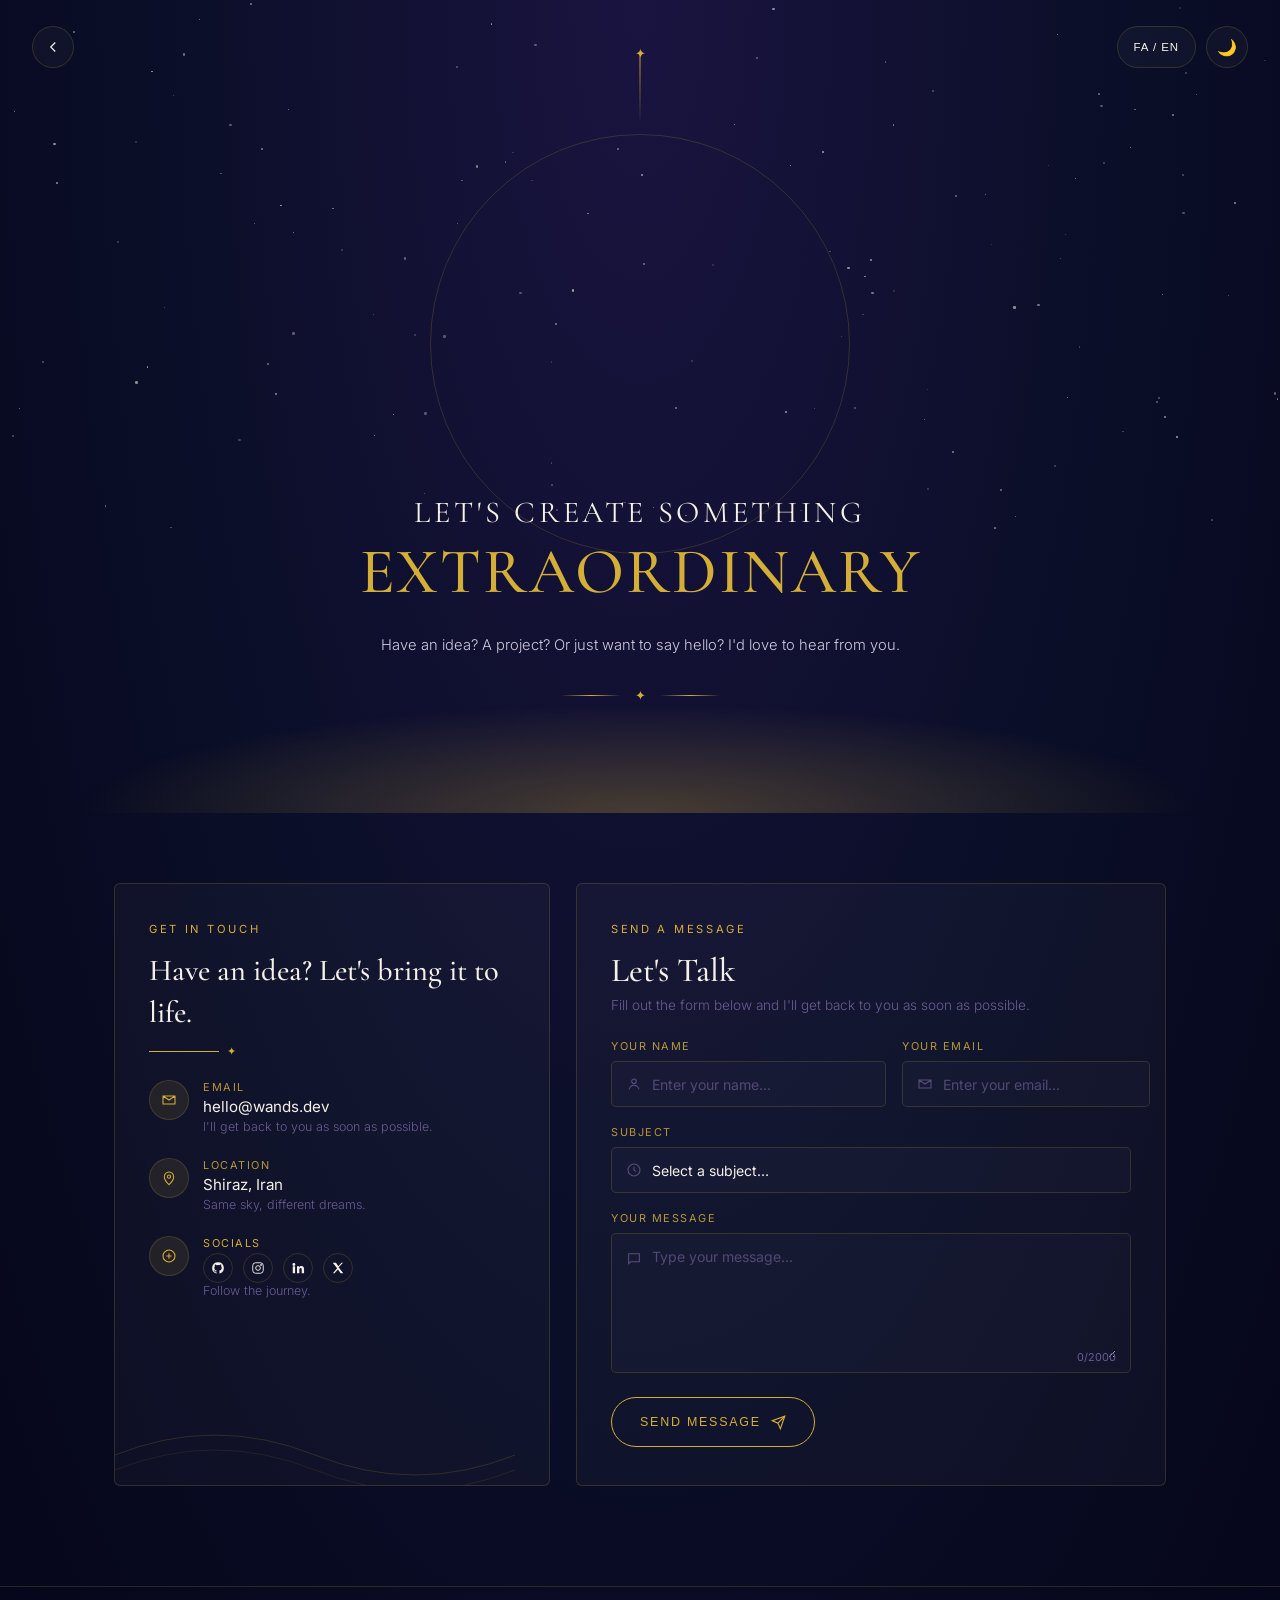
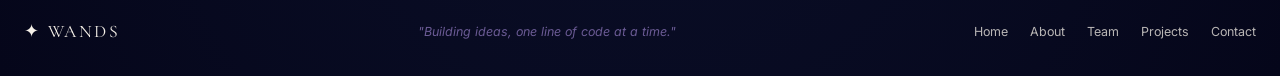
==== contact.html @ 1e22a44f "Update project" ====
<!DOCTYPE html>
<html lang="en">
<head>
<meta charset="UTF-8">
<meta name="viewport" content="width=device-width, initial-scale=1, viewport-fit=cover">
<title>WANDS — Contact</title>
<link rel="preconnect" href="https://fonts.googleapis.com">
<link rel="preconnect" href="https://fonts.gstatic.com" crossorigin>
<link href="https://fonts.googleapis.com/css2?family=Cormorant+Garamond:wght@400;500;600&family=Inter:wght@300;400;500&family=Vazirmatn:wght@300;400;500;600&display=swap" rel="stylesheet">
<link rel="stylesheet" href="/css/contact.css">
</head>
<body>

<div class="stars" id="stars"></div>
<div class="sweep" id="sweep"></div>
<div class="language-transition">
    <div class="language-loader">
      <p>WANDS</p>
    </div>
</div>

<div class="topbar">
  <a class="back-btn" href="index.html" title="Back to Home" aria-label="Back to Home">
    <svg width="18" height="18" viewBox="0 0 24 24" fill="none" stroke="currentColor" stroke-width="1.6"><path d="M15 6l-6 6 6 6"/></svg>
  </a>
  <div class="topbar-actions">
    <button class="lang-btn" id="langBtn">FA / EN</button>
    <button class="icon-btn" id="themeBtn" aria-label="Toggle theme">🌙</button>
  </div>
</div>

<section class="hero">
  <div class="beam"></div>
  <div class="ring"></div>
  <div class="eyebrow-line" data-en="LET'S CREATE SOMETHING" data-fa="بیا با هم بسازیم">LET'S CREATE SOMETHING</div>
  <h1 data-en="EXTRAORDINARY" data-fa="چیزی فوق‌العاده">EXTRAORDINARY</h1>
  <p data-en="Have an idea? A project? Or just want to say hello? I'd love to hear from you." data-fa="ایده‌ای داری؟ پروژه‌ای؟ یا فقط می‌خوای سلام کنی؟ خوشحال میشم بشنوم.">Have an idea? A project? Or just want to say hello? I'd love to hear from you.</p>
  <div class="divider"><span class="d-line"></span><span class="d-star">✦</span><span class="d-line"></span></div>
  <div class="glow-ground"></div>
</section>

<section class="contact-grid reveal">
  <div class="info-card reveal">
    <div class="eyebrow reveal" data-en="GET IN TOUCH" data-fa="در تماس باش">GET IN TOUCH</div>
    <h2 data-en="Have an idea? Let's bring it to life." data-fa="ایده‌ای داری؟ بیا زنده‌اش کنیم.">Have an idea?<br>Let's bring it to life.</h2>
    <div class="mini-divider reveal"></div>
    <ul class="info-list reveal">
      <li>
        <span class="info-ic"><svg width="16" height="16" viewBox="0 0 24 24" fill="none" stroke="currentColor" stroke-width="1.6"><path d="M3 6l9 6 9-6M3 6h18v12H3z"/></svg></span>
        <div>
          <div class="info-label" data-en="EMAIL" data-fa="ایمیل">EMAIL</div>
          <div class="info-value">hello@wands.dev</div>
          <div class="info-sub" data-en="I'll get back to you as soon as possible." data-fa="در سریع‌ترین زمان پاسخ می‌دم.">I'll get back to you as soon as possible.</div>
        </div>
      </li>
      <li>
        <span class="info-ic"><svg width="16" height="16" viewBox="0 0 24 24" fill="none" stroke="currentColor" stroke-width="1.6"><path d="M12 22s7-6.5 7-12a7 7 0 10-14 0c0 5.5 7 12 7 12z"/><circle cx="12" cy="10" r="2.4"/></svg></span>
        <div class="reveal">
          <div class="info-label" data-en="LOCATION" data-fa="موقعیت">LOCATION</div>
          <div class="info-value" data-en="Shiraz, Iran" data-fa="شیراز، ایران">Shiraz, Iran</div>
          <div class="info-sub" data-en="Same sky, different dreams." data-fa="آسمون یکی، رویاها فرق دارن.">Same sky, different dreams.</div>
        </div>
      </li>
      <li>
        <span class="info-ic"><svg width="16" height="16" viewBox="0 0 24 24" fill="none" stroke="currentColor" stroke-width="1.6"><circle cx="12" cy="12" r="9"/><path d="M8 12h8M12 8v8"/></svg></span>
        <div>
          <div class="info-label reveal" data-en="SOCIALS" data-fa="شبکه‌های اجتماعی">SOCIALS</div>
          <div class="socials reveal">
            <a href="#" aria-label="GitHub"><svg width="14" height="14" viewBox="0 0 24 24" fill="currentColor"><path d="M12 2a10 10 0 00-3.16 19.49c.5.09.68-.22.68-.48v-1.7c-2.78.6-3.37-1.34-3.37-1.34-.46-1.16-1.11-1.47-1.11-1.47-.91-.62.07-.6.07-.6 1 .07 1.53 1.03 1.53 1.03.9 1.53 2.36 1.09 2.94.83.09-.65.35-1.09.63-1.34-2.22-.25-4.56-1.11-4.56-4.94 0-1.09.39-1.98 1.03-2.68-.1-.25-.45-1.27.1-2.65 0 0 .84-.27 2.75 1.02a9.5 9.5 0 015 0c1.91-1.29 2.75-1.02 2.75-1.02.55 1.38.2 2.4.1 2.65.64.7 1.03 1.59 1.03 2.68 0 3.84-2.34 4.68-4.57 4.93.36.31.68.92.68 1.85v2.74c0 .27.18.58.69.48A10 10 0 0012 2z"/></svg></a>
            <a href="#" aria-label="Instagram"><svg width="14" height="14" viewBox="0 0 24 24" fill="none" stroke="currentColor" stroke-width="1.6"><rect x="3" y="3" width="18" height="18" rx="5"/><circle cx="12" cy="12" r="4"/><circle cx="17.2" cy="6.8" r="1"/></svg></a>
            <a href="#" aria-label="LinkedIn"><svg width="14" height="14" viewBox="0 0 24 24" fill="currentColor"><path d="M4.98 3.5a2.5 2.5 0 11-.02 5 2.5 2.5 0 01.02-5zM3 9h4v12H3V9zm7 0h3.8v1.7h.05c.53-1 1.83-2.05 3.76-2.05 4.02 0 4.76 2.65 4.76 6.1V21h-4v-5.7c0-1.36-.02-3.1-1.89-3.1-1.9 0-2.19 1.48-2.19 3v5.8h-4V9z"/></svg></a>
            <a href="#" aria-label="X"><svg width="14" height="14" viewBox="0 0 24 24" fill="currentColor"><path d="M3 3l7.5 9.6L3.3 21H6l5.9-6.6L16.5 21H21l-7.9-10.1L20.7 3H18l-5.4 6-4.1-6H3z"/></svg></a>
          </div>
          <div class="info-sub" data-en="Follow the journey." data-fa="همراهمون باش.">Follow the journey.</div>
        </div>
      </li>
    </ul>
    <svg class="waves" viewBox="0 0 400 90" preserveAspectRatio="none"><path d="M0 60 Q100 20 200 60 T400 60" stroke="var(--gold)" stroke-width="1" fill="none" opacity=".5"/><path d="M0 75 Q100 35 200 75 T400 75" stroke="var(--gold)" stroke-width="1" fill="none" opacity=".3"/></svg>
  </div>

  <div class="form-card reveal">
    <div class="eyebrow reveal" data-en="SEND A MESSAGE" data-fa="پیام بفرست">SEND A MESSAGE</div>
    <h2 data-en="Let's Talk" data-fa="بیا صحبت کنیم">Let's Talk</h2>
    <p class="sub reveal" data-en="Fill out the form below and I'll get back to you as soon as possible." data-fa="فرم زیر رو پر کن تا در سریع‌ترین زمان پاسخ بدیم.">Fill out the form below and I'll get back to you as soon as possible.</p>
    <form id="contactForm">
      <div class="form-row reveal">
        <div class="field reveal">
          <label data-en="YOUR NAME" data-fa="نام شما">YOUR NAME</label>
          <div class="input-wrap reveal">
            <svg width="16" height="16" viewBox="0 0 24 24" fill="none" stroke="currentColor" stroke-width="1.6"><circle cx="12" cy="8" r="3.4"/><path d="M4.5 20c1.5-4 5-6 7.5-6s6 2 7.5 6"/></svg>
            <input type="text" data-en-ph="Enter your name..." data-fa-ph="نام‌تون رو بنویسید..." placeholder="Enter your name...">
          </div>
        </div>
        <div class="field reveal" id="name-email">
          <label data-en="YOUR EMAIL" data-fa="ایمیل شما">YOUR EMAIL</label>
          <div class="input-wrap reveal">
            <svg width="16" height="16" viewBox="0 0 24 24" fill="none" stroke="currentColor" stroke-width="1.6"><path d="M3 6l9 6 9-6M3 6h18v12H3z"/></svg>
            <input type="email" data-en-ph="Enter your email..." data-fa-ph="ایمیل‌تون رو بنویسید..." placeholder="Enter your email...">
          </div>
        </div>
      </div>
      <div class="field reveal">
        <label data-en="SUBJECT" data-fa="موضوع">SUBJECT</label>
        <div class="input-wrap reveal">
          <svg width="16" height="16" viewBox="0 0 24 24" fill="none" stroke="currentColor" stroke-width="1.6"><circle cx="12" cy="12" r="9"/><path d="M12 7v5l3 2"/></svg>
          <select id="subjectSelect">
            <option value="" data-en="Select a subject..." data-fa="یه موضوع انتخاب کن..." selected disabled>Select a subject...</option>
            <option data-en="General Inquiry" data-fa="سوال عمومی">General Inquiry</option>
            <option data-en="Project" data-fa="پروژه">Project</option>
            <option data-en="Collaboration" data-fa="همکاری">Collaboration</option>
            <option data-en="Other" data-fa="سایر">Other</option>
          </select>
        </div>
      </div>
      <div class="field reveal">
        <label data-en="YOUR MESSAGE" data-fa="پیام شما">YOUR MESSAGE</label>
        <div class="textarea-wrap reveal">
          <svg width="16" height="16" viewBox="0 0 24 24" fill="none" stroke="currentColor" stroke-width="1.6" style="margin-top:3px;"><path d="M4 4h16v12H7l-3 3V4z"/></svg>
          <textarea id="msgBox" maxlength="2000" data-en-ph="Type your message..." data-fa-ph="پیامت رو بنویس..." placeholder="Type your message..."></textarea>
          <span class="char-count" id="charCount">0/2000</span>
        </div>
      </div>
      <button type="submit" class="send-btn">
        <span data-en="SEND MESSAGE" data-fa="ارسال پیام">SEND MESSAGE</span>
        <svg width="15" height="15" viewBox="0 0 24 24" fill="none" stroke="currentColor" stroke-width="1.8"><path d="M22 2L11 13"/><path d="M22 2l-7 20-4-9-9-4 20-7z"/></svg>
      </button>
    </form>
  </div>
</section>

<footer>
  <div class="logo">✦ WANDS</div>
  <div class="quote" data-en="&quot;Building ideas, one line of code at a time.&quot;" data-fa="«ساختن ایده‌ها، خط به خط کد»">"Building ideas, one line of code at a time."</div>
  <nav>
    <a href="wands-full-site.html" data-en="Home" data-fa="خانه">Home</a>
    <a href="wands-full-site.html#about" data-en="About" data-fa="درباره ما">About</a>
    <a href="wands-full-site.html#team" data-en="Team" data-fa="تیم">Team</a>
    <a href="wands-full-site.html#projects" data-en="Projects" data-fa="پروژه‌ها">Projects</a>
    <a href="#" data-en="Contact" data-fa="تماس">Contact</a>
  </nav>
</footer>

<script>
// static star texture (no animation)
(function(){
  const el = document.getElementById('stars');
  const n = window.innerWidth < 600 ? 60 : 130;
  let html = '';
  for(let i=0;i<n;i++){
    const x = Math.random()*100, y = Math.random()*60, s = Math.random()*1.6+1;
    const op = (Math.random()*.5+.15).toFixed(2);
    html += `<div class="star" style="left:${x}%;top:${y}%;width:${s}px;height:${s}px;opacity:${op};"></div>`;
  }
  el.innerHTML = html;
})();

// theme toggle with golden sweep
const themeBtn = document.getElementById('themeBtn');
const sweep = document.getElementById('sweep');
function applyTheme(mode){
  document.body.classList.toggle('light', mode === 'light');
  themeBtn.textContent = mode === 'light' ? '☀️' : '🌙';
}
function runSweep(cb){
  sweep.classList.remove('run');
  void sweep.offsetWidth;
  sweep.classList.add('run');
  setTimeout(cb, 380);
}
let currentTheme = localStorage.getItem('wands-theme') || 'dark';
applyTheme(currentTheme);
themeBtn.addEventListener('click', ()=>{
  runSweep(()=>{
    currentTheme = currentTheme === 'dark' ? 'light' : 'dark';
    localStorage.setItem('wands-theme', currentTheme);
    applyTheme(currentTheme);
  });
});

// language toggle (EN/FA) with RTL + placeholder swap
const langBtn = document.getElementById('langBtn');
const trans = document.querySelector(".language-transition");
function applyLang(lang){
  document.body.setAttribute('dir', lang === 'fa' ? 'rtl' : 'ltr');
  document.documentElement.setAttribute('lang', lang);
  document.querySelectorAll('[data-en]').forEach(el=>{
    el.textContent = lang === 'fa' ? el.getAttribute('data-fa') : el.getAttribute('data-en');
  });
  document.querySelectorAll('[data-en-ph]').forEach(el=>{
    el.placeholder = lang === 'fa' ? el.getAttribute('data-fa-ph') : el.getAttribute('data-en-ph');
  });
  langBtn.textContent = lang === 'fa' ? 'EN / FA' : 'FA / EN';
}
let currentLang = localStorage.getItem('wands-lang') || 'en';
applyLang(currentLang);

function change(){
    setTimeout(() => {
        localStorage.setItem('wands-lang', currentLang);
        applyLang(currentLang);
    }, 300);
}

function rmve(){
    setTimeout(() => {
        trans.classList.remove("active")
    }, 600);
}

langBtn.addEventListener('click', ()=>{
  currentLang = currentLang === 'en' ? 'fa' : 'en';
  trans.classList.add("active")
  change()
  rmve()
});

// character counter
const msgBox = document.getElementById('msgBox');
const charCount = document.getElementById('charCount');
msgBox.addEventListener('input', ()=>{
  charCount.textContent = `${msgBox.value.length}/2000`;
});

// form submit (no backend wired yet — prevents page reload)
document.getElementById('contactForm').addEventListener('submit', (e)=>{
  e.preventDefault();
});

// Reveal scroll
const reveals = document.querySelectorAll(".reveal");
const observer = new IntersectionObserver((entries) => {
    entries.forEach((entry) => {
        if(entry.isIntersecting){
            entry.target.classList.add("active");
        };
    });
},{
    threshold: 0.15,
});
reveals.forEach((item) => {
    observer.observe(item)
})
</script>
</body>
</html>
---- css/contact.css ----
:root{
  --night-1:#0a0e27;--night-2:#1a1440;--purple:#2d1b4e;
  --gold:#d4af37;--cream:#f5f0e8;--mist:#6b5b95;
  --card-bg:rgba(255,255,255,.03);--field-bg:rgba(255,255,255,.02);
  --border:rgba(212,175,55,.18);
  box-sizing:border-box;
  padding-top:env(safe-area-inset-top,0px);
  padding-bottom:env(safe-area-inset-bottom,0px);
}

*{box-sizing:inherit;margin:0;padding:0;}

html{scroll-padding-top:env(safe-area-inset-top,0px);}

body{
  min-height:100%;
  background:radial-gradient(ellipse at 50% 0%, var(--night-2) 0%, var(--night-1) 55%, #05061a 100%);
  color:var(--cream);
  font-family:'Inter',sans-serif;
  overflow-x:hidden;
  transition:background .6s ease, color .6s ease;
}

body.light{
  --night-1:#f6f1e6;--night-2:#fffaf0;--purple:#e4d9bf;
  --gold:#a8790c;--cream:#2d1b4e;--mist:#8b7fae;
  --card-bg:rgba(45,27,78,.035);--field-bg:rgba(45,27,78,.03);
  --border:rgba(168,121,12,.28);
}

body[dir="rtl"]{font-family:'Vazirmatn',sans-serif;}

body[dir="rtl"] h1,body[dir="rtl"] h2{font-family:'Vazirmatn',sans-serif;}

body[dir="rtl"] .field,body[dir="rtl"] .info-list li{text-align:right;}

body[dir="rtl"] input,body[dir="rtl"] select,body[dir="rtl"] textarea{text-align:right;}

body[dir="rtl"] .input-wrap svg,body[dir="rtl"] .textarea-wrap svg{order:2;}


/* ---------- static night texture (no motion) ---------- */
.stars{position:fixed;inset:0;z-index:0;pointer-events:none;}

.star{position:absolute;border-radius:50%;background:var(--cream);}

/* ---------- top bar ---------- */

.topbar{position:relative;z-index:5;display:flex;justify-content:space-between;align-items:center;padding:26px 32px;}

.back-btn{
  width:42px;height:42px;border-radius:50%;
  border:1px solid var(--border);background:var(--card-bg);
  display:flex;align-items:center;justify-content:center;
  color:var(--cream);text-decoration:none;
  transition:border-color .3s ease, transform .3s ease;
}

.back-btn:hover{border-color:var(--gold);transform:translateY(-2px);}

body[dir="rtl"] .back-btn svg{transform:scaleX(-1);}

.topbar-actions{display:flex;align-items:center;gap:10px;}

.icon-btn{
  width:42px;height:42px;border-radius:50%;
  border:1px solid var(--border);background:var(--card-bg);color:var(--cream);
  display:flex;align-items:center;justify-content:center;cursor:pointer;font-size:1rem;
  transition:border-color .3s ease, transform .3s ease;
}

.icon-btn:hover{border-color:var(--gold);transform:translateY(-2px);}

.lang-btn{
  padding:0 16px;height:42px;border-radius:21px;
  border:1px solid var(--border);background:var(--card-bg);color:var(--cream);
  font-size:.72rem;letter-spacing:.08em;cursor:pointer;
  transition:border-color .3s ease, transform .3s ease;
}

.lang-btn:hover{border-color:var(--gold);transform:translateY(-2px);}

/* ---------- golden sweep transition ---------- */
.sweep{
  position:fixed;inset:0;z-index:9999;pointer-events:none;
  background:linear-gradient(100deg, transparent 0%, rgba(212,175,55,0) 35%, rgba(245,220,140,.9) 50%, rgba(212,175,55,0) 65%, transparent 100%);
  transform:translateX(-120%);opacity:0;
}

.sweep.run{animation:sweepMove .9s cubic-bezier(.65,0,.35,1);}

@keyframes sweepMove{0%{transform:translateX(-120%);opacity:1;}55%{opacity:1;}100%{transform:translateX(120%);opacity:0;}}


h1,h2{font-family:'Cormorant Garamond',serif;font-weight:500;}

/* ---------- hero ---------- */

.hero{position:relative;z-index:2;padding:40px 24px 70px;text-align:center;}

.ring{
  width:420px;max-width:80vw;aspect-ratio:1/1;margin:0 auto -60px;
  border:1px solid var(--border);border-radius:50%;
  position:relative;
}

.beam{position:absolute;left:50%;top:-40px;width:1px;height:70px;transform:translateX(-50%);background:linear-gradient(var(--gold),transparent);}

.beam::after{content:'✦';position:absolute;top:-8px;left:50%;transform:translateX(-50%);color:var(--gold);font-size:.8rem;}

.hero .eyebrow-line{font-size:clamp(1.2rem,3vw,1.9rem);letter-spacing:.12em;color:var(--cream);font-family:'Cormorant Garamond',serif;}

.hero h1{font-size:clamp(2.2rem,6vw,4rem);color:var(--gold);letter-spacing:.03em;margin:2px 0 22px;}

.hero p{max-width:520px;margin:0 auto;line-height:1.8;color:#cfc9de;font-weight:300;font-size:.92rem;}

body.light .hero p{color:#5a5170;}

.divider{display:flex;align-items:center;justify-content:center;gap:14px;margin-top:30px;}

.divider .d-line{width:60px;height:1px;background:linear-gradient(90deg,transparent,var(--gold),transparent);}

.divider .d-star{color:var(--gold);font-size:.8rem;}

.glow-ground{
  width:100%;height:120px;margin-top:-10px;
  background:radial-gradient(ellipse at 50% 100%, rgba(212,175,55,.28), transparent 65%);
}

/* ---------- contact grid ---------- */
.contact-grid{position:relative;z-index:2;max-width:1100px;margin:0 auto;padding:0 24px 100px;display:grid;grid-template-columns:.85fr 1.15fr;gap:26px;}

@media (max-width:820px){.contact-grid{grid-template-columns:1fr;}}

.info-card,.form-card{
  background:var(--card-bg);border:1px solid var(--border);border-radius:6px;
  padding:38px 34px;position:relative;overflow:hidden;
}

.eyebrow{color:var(--gold);font-size:.7rem;letter-spacing:.24em;opacity:.9;margin-bottom:14px;}

.info-card h2{font-size:clamp(1.5rem,3vw,1.9rem);line-height:1.35;margin-bottom:18px;}

.mini-divider{width:70px;height:1px;background:var(--gold);opacity:.5;margin-bottom:28px;position:relative;}

.mini-divider::after{content:'✦';position:absolute;left:78px;top:-7px;color:var(--gold);font-size:.7rem;}

.info-list{list-style:none;display:flex;flex-direction:column;gap:24px;}

.info-list li{display:flex;gap:14px;align-items:flex-start;}

.info-ic{
  width:40px;height:40px;flex:0 0 auto;border-radius:50%;
  background:rgba(212,175,55,.1);border:1px solid var(--border);
  display:flex;align-items:center;justify-content:center;color:var(--gold);
}

.info-label{font-size:.68rem;letter-spacing:.14em;color:var(--gold);opacity:.85;margin-bottom:3px;}

.info-value{font-size:.95rem;color:var(--cream);margin-bottom:3px;}

.info-sub{font-size:.78rem;color:var(--mist);font-weight:300;}

.socials{display:flex;gap:10px;margin-top:2px;}

.socials a{
  width:30px;height:30px;border-radius:50%;border:1px solid var(--border);
  display:flex;align-items:center;justify-content:center;color:var(--cream);
  text-decoration:none;transition:border-color .3s ease,color .3s ease;
}

.socials a:hover{border-color:var(--gold);color:var(--gold);}

.waves{position:absolute;left:0;right:0;bottom:0;height:90px;opacity:.35;pointer-events:none;}

.form-card h2{font-size:clamp(1.6rem,3vw,2.1rem);margin:4px 0 6px;}

.form-card .sub{font-size:.85rem;color:var(--mist);font-weight:300;margin-bottom:26px;}

.form-row{display:grid;grid-template-columns:1fr 1fr;gap:16px;}

@media (max-width:480px){.form-row{grid-template-columns:1fr;}}

.field{margin-bottom:18px;}

.field label{display:block;font-size:.68rem;letter-spacing:.14em;color:var(--gold);opacity:.85;margin-bottom:8px;}

.input-wrap,.textarea-wrap{
  display:flex;align-items:center;gap:10px;
  background:var(--field-bg);border:1px solid var(--border);border-radius:5px;
  padding:0 14px;transition:border-color .25s ease;
}

.input-wrap{
    height:46px;
    max-width: 100%;
}

#name-email{
  max-width: 90%;
}

.input-wrap:focus-within,.textarea-wrap:focus-within{border-color:var(--gold);}

.input-wrap svg,.textarea-wrap svg{flex:0 0 auto;color:var(--mist);opacity:.8;}

.input-wrap input,.input-wrap select{
  flex:1;background:transparent;border:0;outline:0;color:var(--cream);
  font-family:inherit;font-size:.88rem;height:100%;
}

.input-wrap select{appearance:none;cursor:pointer;}

.input-wrap select option{background:var(--night-1);color:var(--cream);}

.input-wrap input::placeholder,.textarea-wrap textarea::placeholder{color:var(--mist);opacity:.7;}

.textarea-wrap{align-items:flex-start;padding:14px;position:relative;}

.textarea-wrap textarea{
  flex:1;background:transparent;border:0;outline:0;color:var(--cream);
  font-family:inherit;font-size:.88rem;resize:vertical;min-height:110px;
}

.char-count{position:absolute;bottom:8px;right:14px;font-size:.68rem;color:var(--mist);}

body[dir="rtl"] .char-count{right:auto;left:14px;}


.send-btn{
  margin-top:6px;display:inline-flex;align-items:center;gap:10px;
  padding:0 28px;height:50px;border-radius:25px;
  background:transparent;border:1px solid var(--gold);color:var(--gold);
  font-size:.78rem;letter-spacing:.14em;cursor:pointer;
  transition:background .3s ease,color .3s ease,transform .3s ease;
}


.send-btn:hover{background:var(--gold);color:var(--night-1);transform:translateY(-2px);}


footer{position:relative;z-index:2;border-top:1px solid var(--border);padding:34px 24px;display:flex;flex-wrap:wrap;align-items:center;justify-content:space-between;gap:16px;}

footer .logo{font-family:'Cormorant Garamond',serif;letter-spacing:.14em;font-size:1.1rem;}

footer .quote{font-size:.78rem;color:var(--mist);font-style:italic;}

footer nav{display:flex;gap:22px;flex-wrap:wrap;}

footer nav a{color:var(--cream);text-decoration:none;font-size:.78rem;opacity:.75;}

footer nav a:hover{opacity:1;color:var(--gold);}


.reveal {
    opacity: 0;
    transform: translateY(50px);
    transition: opacity 0.8s ease, transform 0.8s ease;
  }
  
.reveal.active {
  opacity: 1;
  transform: translateY(0);
}

.language-transition {
    position: fixed;
    inset: 0;
    z-index: 99999;
  
    display: flex;
    justify-content: center;
    align-items: center;
  
    background: rgba(10, 14, 39, 0.35);
    backdrop-filter: blur(0);
  
    opacity: 0;
    visibility: hidden;
  
    transition:
        opacity .4s ease,
        visibility .4s ease,
        backdrop-filter .4s ease;
  }
  
  .language-transition.active{
    opacity: 1;
    visibility: visible;
    backdrop-filter: blur(8px);
  }

@media(max-width:600px){
    .form-row{
        display: flex;
        flex-direction: column;

    }
    #name-email input{
        width: 100%;
    }   
}
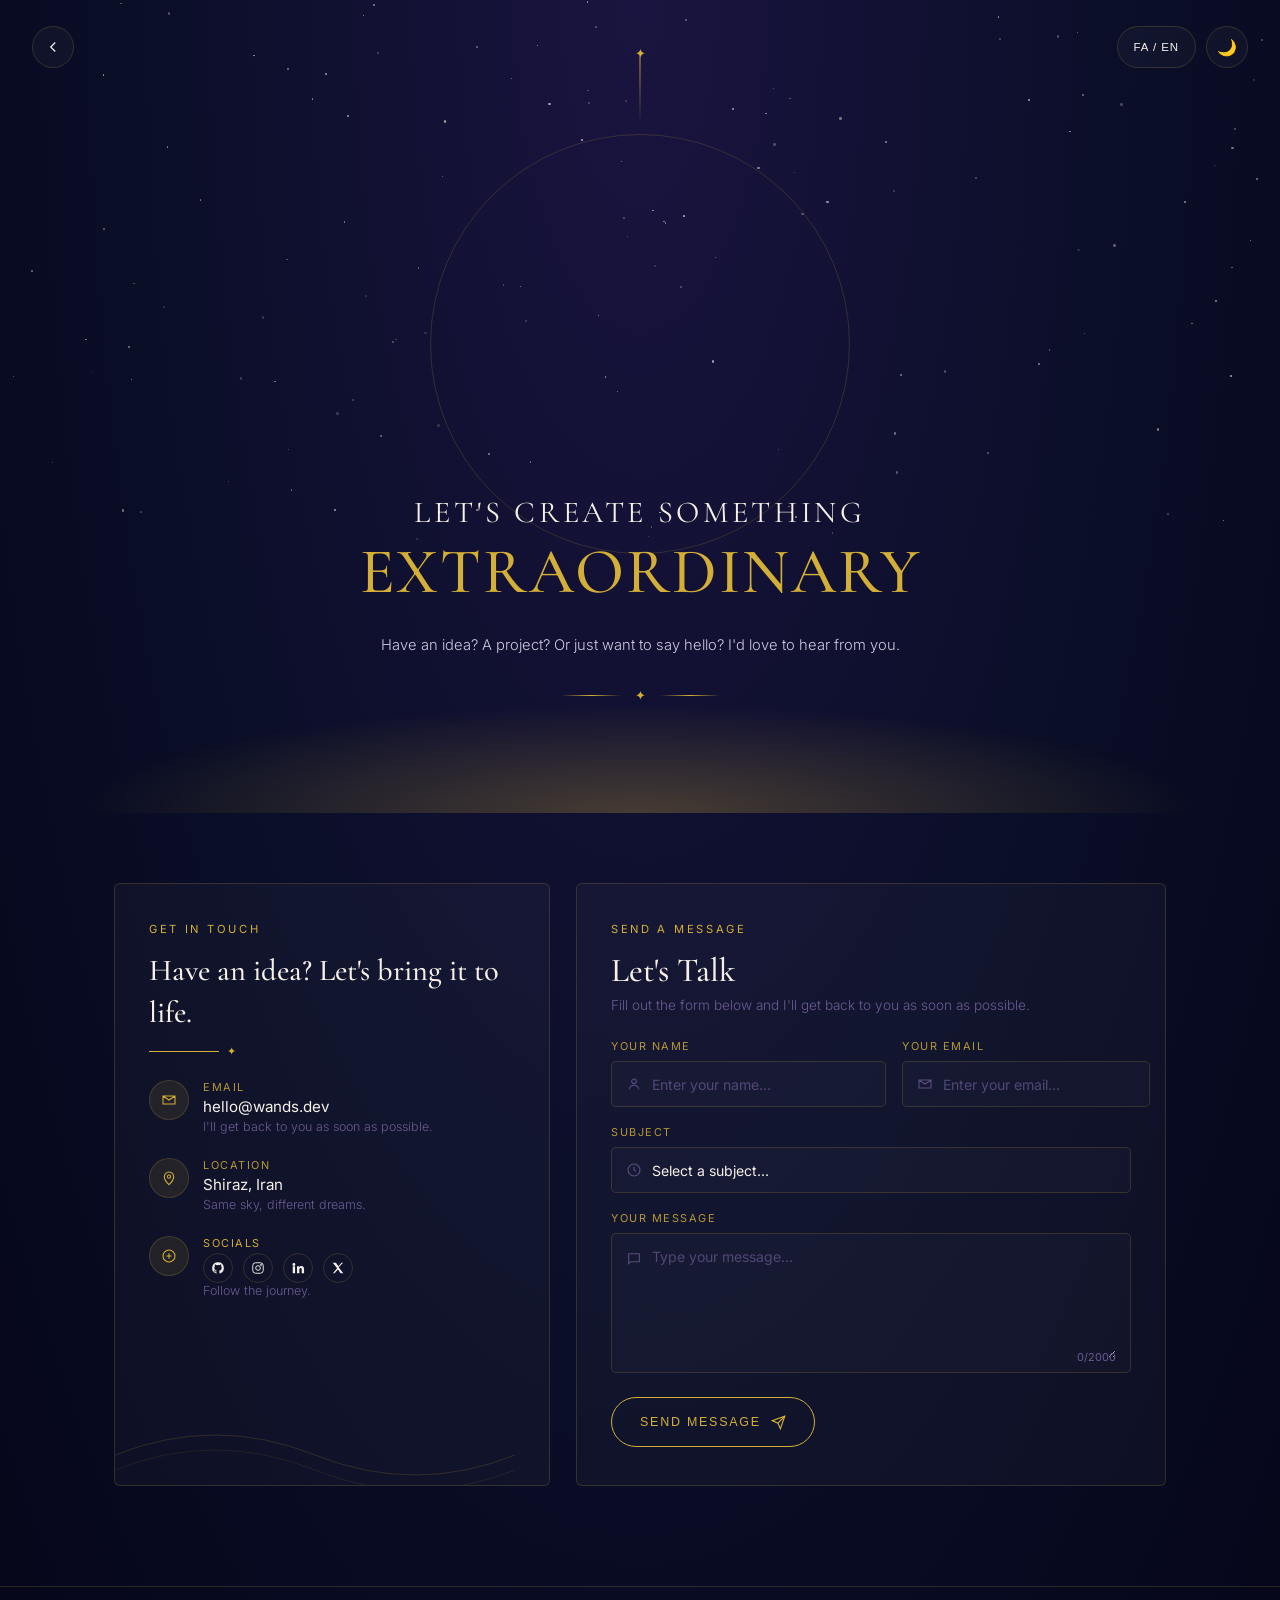
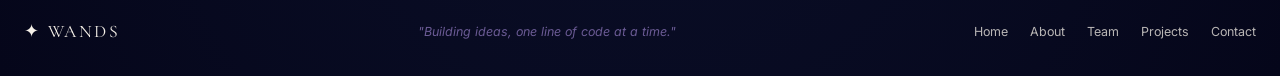
==== commit 584383e7: "Fix CSS Path" ====
--- a/contact.html
+++ b/contact.html
@@ -7,7 +7,7 @@
 <link rel="preconnect" href="https://fonts.googleapis.com">
 <link rel="preconnect" href="https://fonts.gstatic.com" crossorigin>
 <link href="https://fonts.googleapis.com/css2?family=Cormorant+Garamond:wght@400;500;600&family=Inter:wght@300;400;500&family=Vazirmatn:wght@300;400;500;600&display=swap" rel="stylesheet">
-<link rel="stylesheet" href="/css/contact.css">
+<link rel="stylesheet" href="css/contact.css">
 </head>
 <body>
 
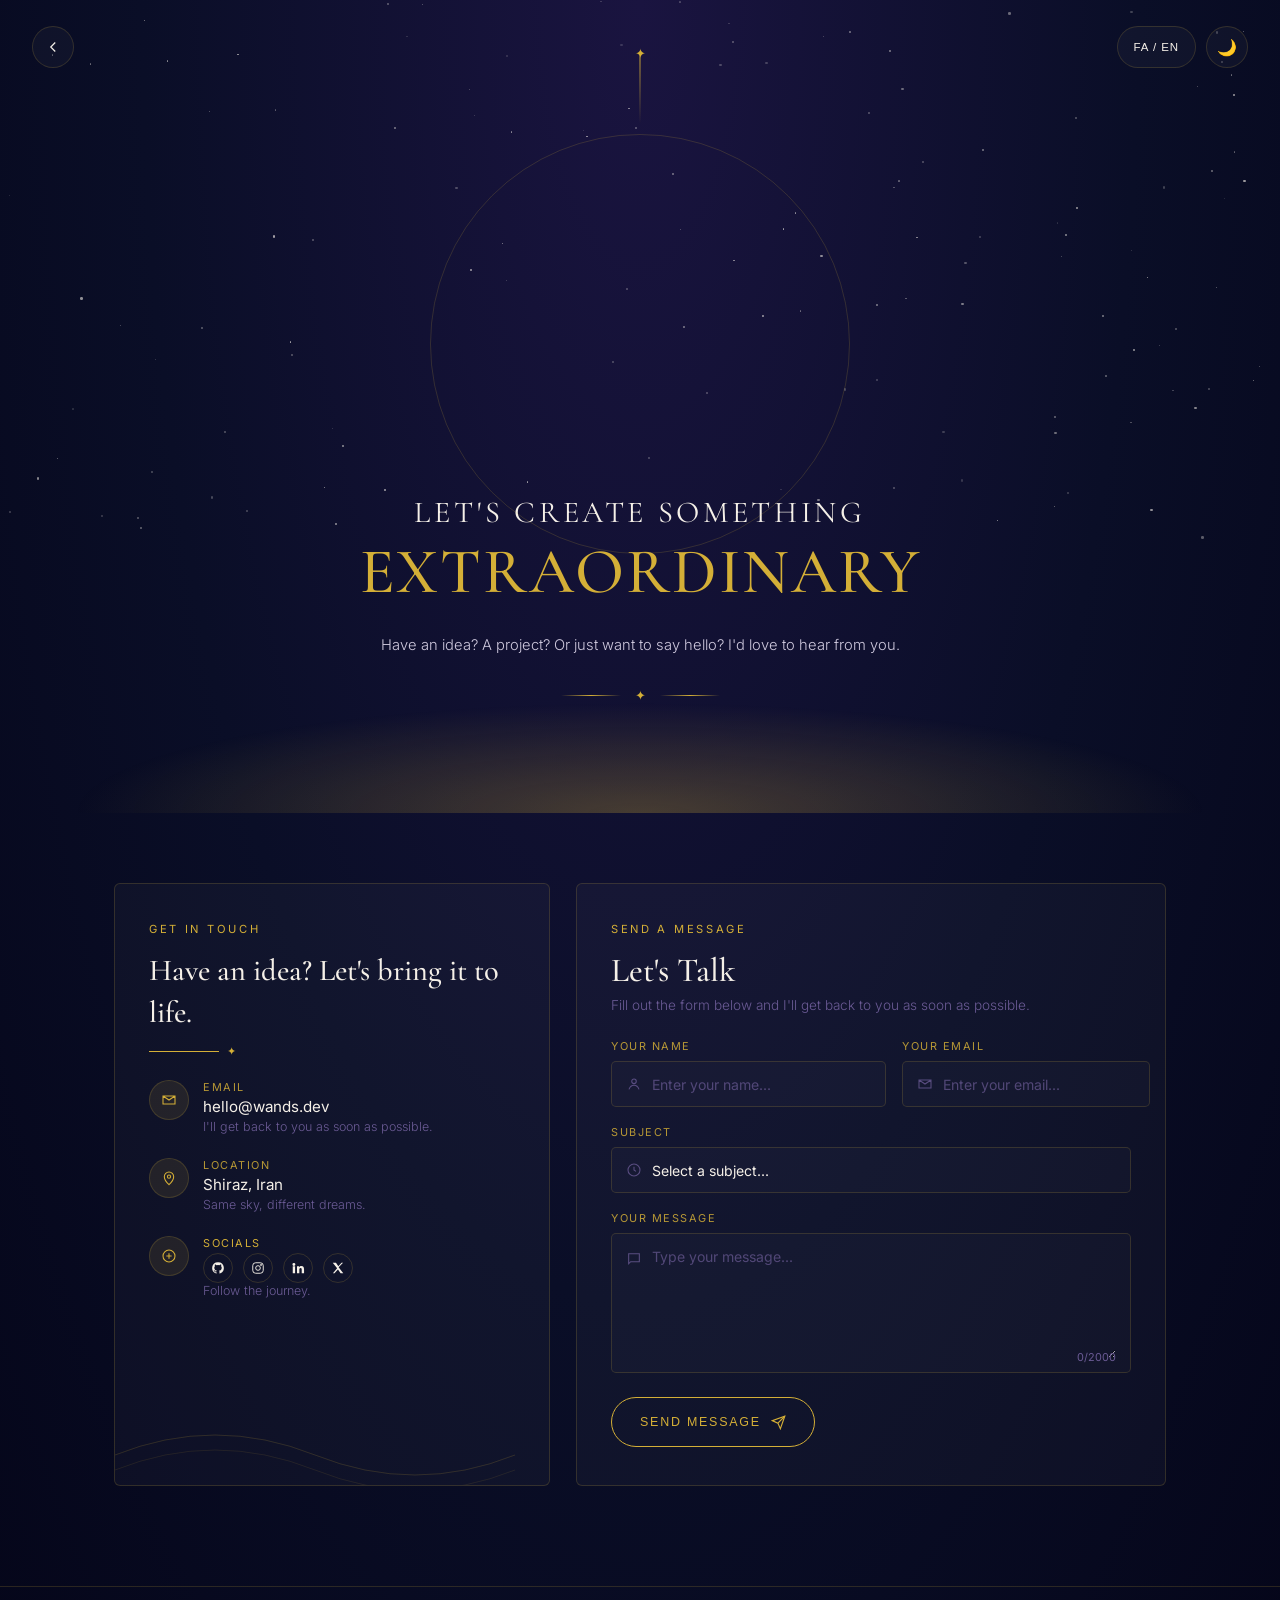
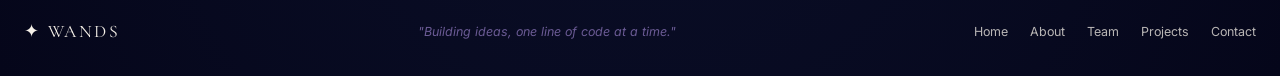
==== commit 07422c08: "finally update" ====
--- a/contact.html
+++ b/contact.html
@@ -11,7 +11,8 @@
 </head>
 <body>
 
-<div class="stars" id="stars"></div>
+<div class="count">
+  <div class="stars" id="stars"></div>
 <div class="sweep" id="sweep"></div>
 <div class="language-transition">
     <div class="language-loader">
@@ -139,6 +140,7 @@
     <a href="#" data-en="Contact" data-fa="تماس">Contact</a>
   </nav>
 </footer>
+</div>
 
 <script>
 // static star texture (no animation)
--- a/css/contact.css
+++ b/css/contact.css
@@ -21,6 +21,11 @@
   transition:background .6s ease, color .6s ease;
 }
 
+.count{
+  max-width: 1800px;
+  margin: 0 auto;
+}
+
 body.light{
   --night-1:#f6f1e6;--night-2:#fffaf0;--purple:#e4d9bf;
   --gold:#a8790c;--cream:#2d1b4e;--mist:#8b7fae;
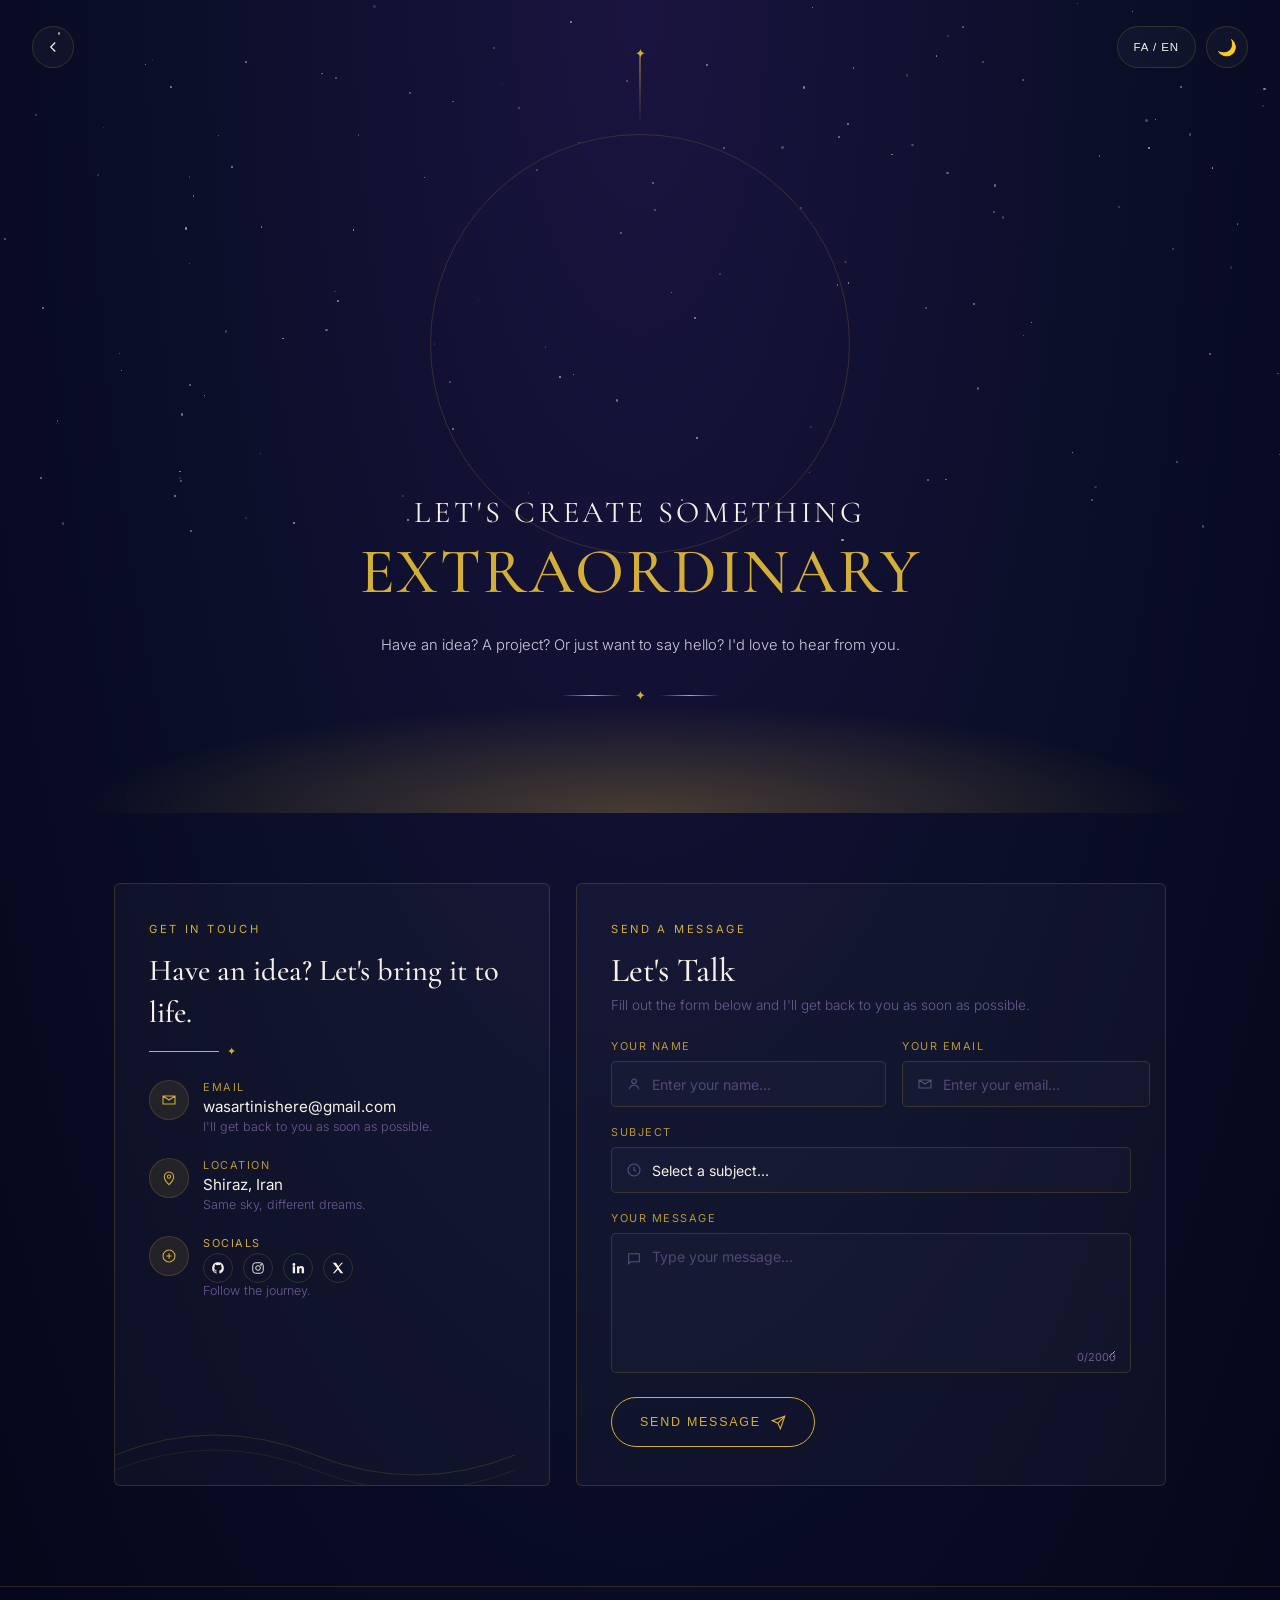
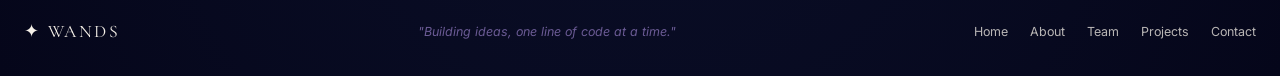
==== commit 73d00c67: "finally updateی" ====
--- a/contact.html
+++ b/contact.html
@@ -50,7 +50,7 @@
         <span class="info-ic"><svg width="16" height="16" viewBox="0 0 24 24" fill="none" stroke="currentColor" stroke-width="1.6"><path d="M3 6l9 6 9-6M3 6h18v12H3z"/></svg></span>
         <div>
           <div class="info-label" data-en="EMAIL" data-fa="ایمیل">EMAIL</div>
-          <div class="info-value">hello@wands.dev</div>
+          <div class="info-value">wasartinishere@gmail.com</div>
           <div class="info-sub" data-en="I'll get back to you as soon as possible." data-fa="در سریع‌ترین زمان پاسخ می‌دم.">I'll get back to you as soon as possible.</div>
         </div>
       </li>
--- a/css/contact.css
+++ b/css/contact.css
@@ -13,12 +13,12 @@
 html{scroll-padding-top:env(safe-area-inset-top,0px);}
 
 body{
-  min-height:100%;
   background:radial-gradient(ellipse at 50% 0%, var(--night-2) 0%, var(--night-1) 55%, #05061a 100%);
   color:var(--cream);
   font-family:'Inter',sans-serif;
   overflow-x:hidden;
   transition:background .6s ease, color .6s ease;
+  min-height: 100vh;
 }
 
 .count{
@@ -198,7 +198,7 @@
 
 .input-wrap{
     height:46px;
-    max-width: 100%;
+    width: 100%;
 }
 
 #name-email{
@@ -297,11 +297,12 @@
 
 @media(max-width:600px){
     .form-row{
-        display: flex;
-        flex-direction: column;
-
+        grid-template-columns: 1fr;
     }
-    #name-email input{
-        width: 100%;
-    }   
-}+    #name-email{
+      max-width: none;
+    }
+    .input-wrap{
+      font-size: 16px;
+    }
+  }
